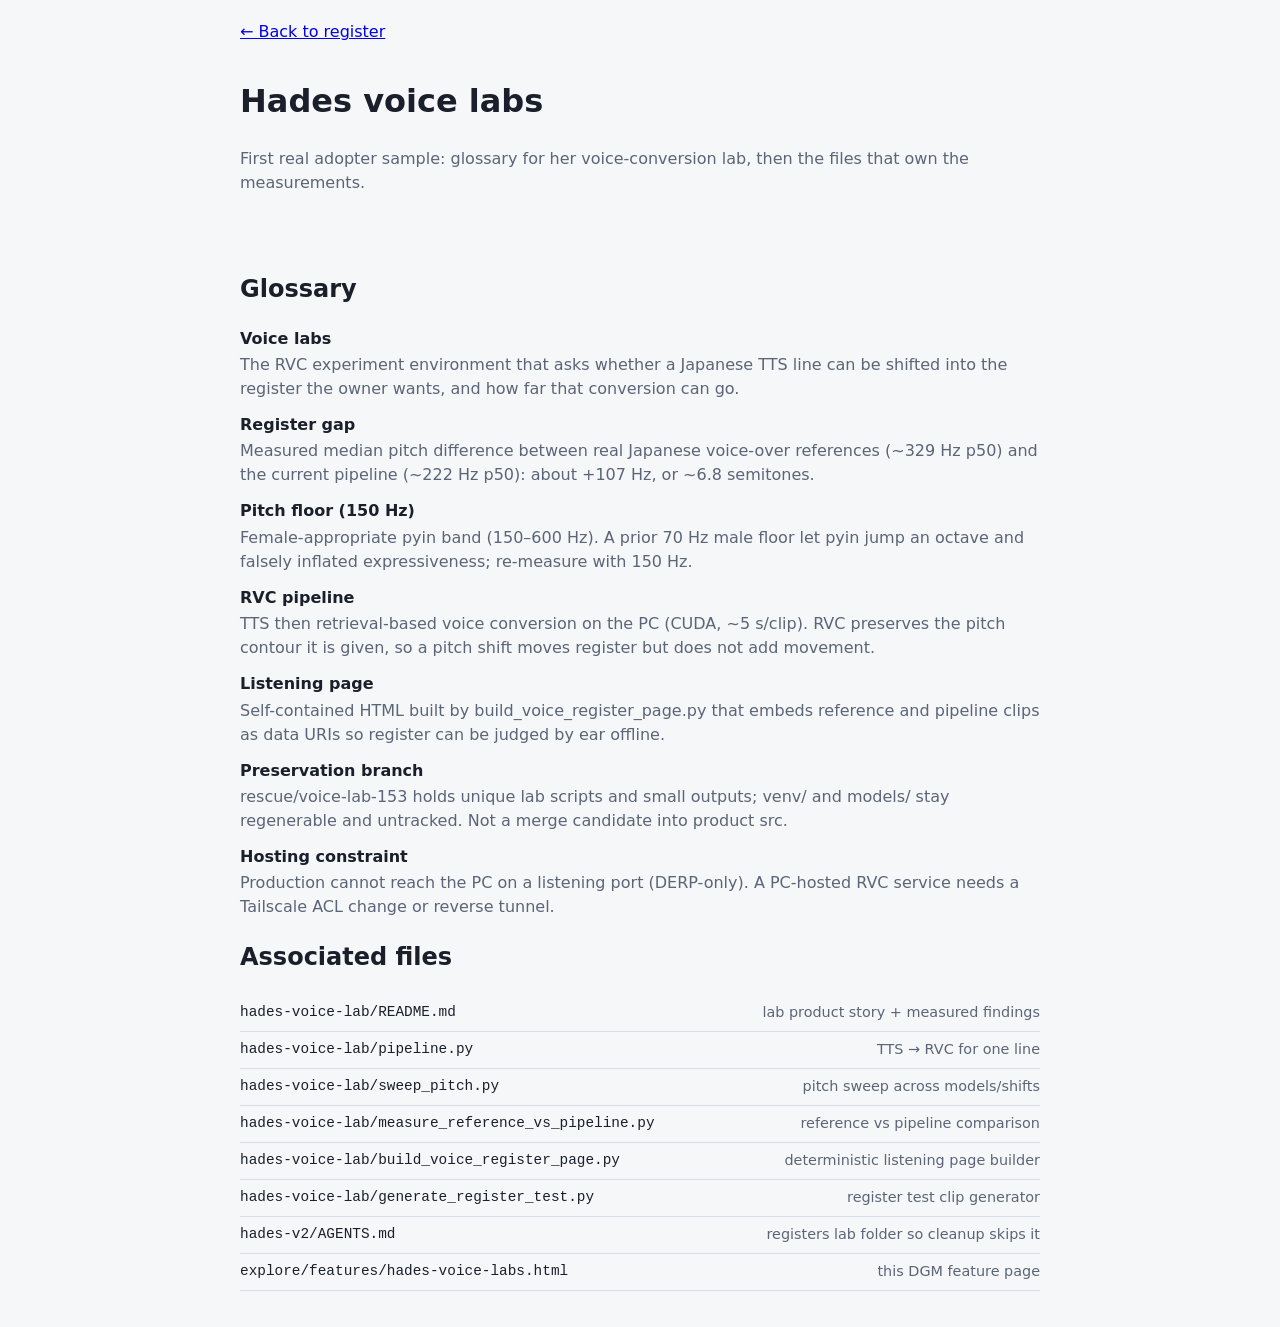
==== explore/features/hades-voice-labs.html @ 9ad4c3a9 "feat: hades voice-labs explore sample + adopter pin guide First real adopter doc set in explore (glo" ====
﻿<!DOCTYPE html>
<html lang="en">
<head>
  <meta charset="utf-8" />
  <meta name="viewport" content="width=device-width, initial-scale=1" />
  <title>Hades voice labs - DGM</title>
  <link rel="stylesheet" href="../styles.css" />
</head>
<body>
  <header class="feature-header">
    <a class="back-link" href="../index.html" data-testid="back-to-register">← Back to register</a>
    <h1>Hades voice labs</h1>
    <p class="lede">First real adopter sample: glossary for her voice-conversion lab, then the files that own the measurements.</p>
  </header>
  <main>
    <section aria-labelledby="glossary-heading">
      <h2 id="glossary-heading">Glossary</h2>
      <dl class="glossary" id="glossary-root" data-testid="glossary-root"></dl>
    </section>
    <section aria-labelledby="files-heading">
      <h2 id="files-heading">Associated files</h2>
      <ul class="file-list" id="files-root" data-testid="files-root"></ul>
    </section>
  </main>
  <script src="../feature.js" defer></script>
  <script>window.DGM_FEATURE_DATA = "hades-voice-labs";</script>
</body>
</html>
---- explore/styles.css ----
﻿:root {
  --bg: #f6f7f9;
  --ink: #1a1f2b;
  --muted: #5b6577;
  --card: #ffffff;
  --accent: #2f6fed;
  --border: #d8dee8;
}
* { box-sizing: border-box; }
body {
  margin: 0;
  font-family: "Segoe UI", system-ui, sans-serif;
  color: var(--ink);
  background: var(--bg);
  line-height: 1.5;
}
.site-header, main, footer, .feature-header {
  max-width: 52rem;
  margin: 0 auto;
  padding: 1.25rem 1rem;
}
.eyebrow { text-transform: uppercase; letter-spacing: 0.06em; color: var(--muted); font-size: 0.75rem; }
.lede { color: var(--muted); }
.gate-note {
  background: #fff7e6;
  border: 1px solid #f0d9a8;
  padding: 0.75rem 1rem;
  border-radius: 8px;
}
.card {
  background: var(--card);
  border: 1px solid var(--border);
  border-radius: 10px;
  padding: 1rem 1.1rem;
  margin: 0.75rem 0;
}
.card h3 { margin: 0 0 0.35rem; }
.card a { color: var(--accent); }
.citations { margin: 0.5rem 0 0; padding-left: 1.1rem; }
.glossary dt { font-weight: 600; margin-top: 0.75rem; }
.glossary dd { margin: 0.15rem 0 0; color: var(--muted); }
.file-list { list-style: none; padding: 0; }
.file-list li {
  display: flex;
  gap: 0.75rem;
  justify-content: space-between;
  border-bottom: 1px solid var(--border);
  padding: 0.45rem 0;
  font-family: ui-monospace, Consolas, monospace;
  font-size: 0.9rem;
}
.file-list .role { color: var(--muted); font-family: "Segoe UI", system-ui, sans-serif; }
.back-link { display: inline-block; margin-bottom: 0.75rem; }
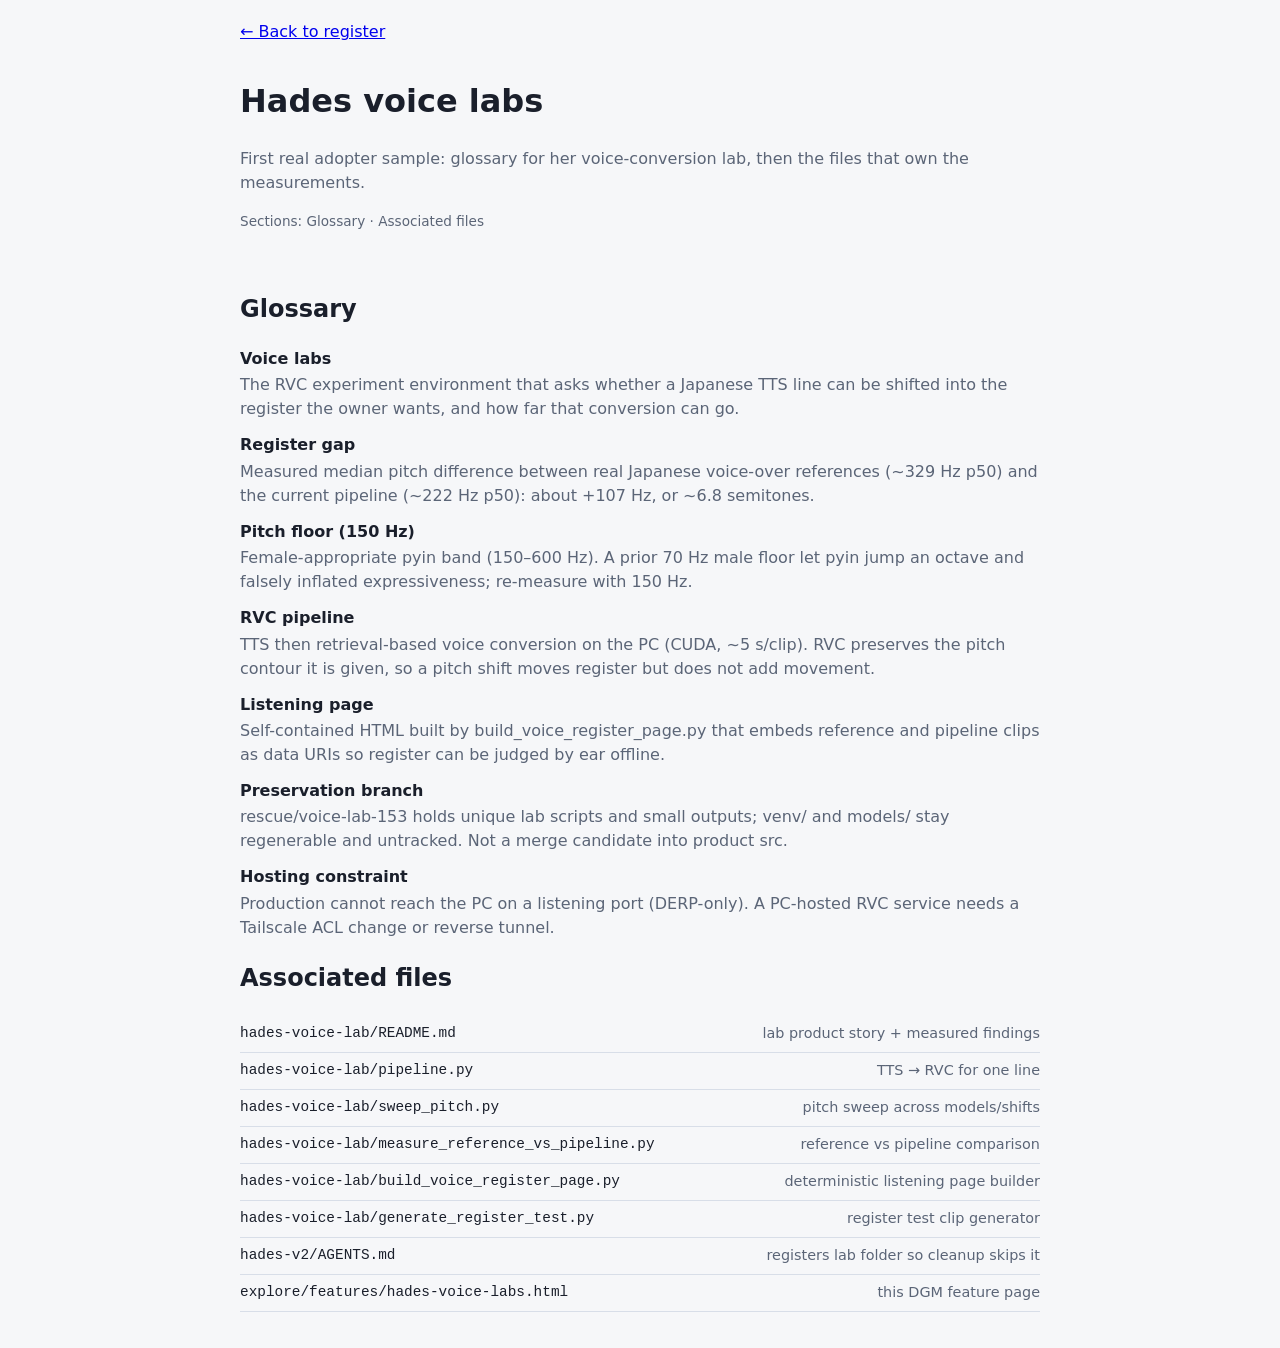
==== commit 655ed93f: "fix: sync feature JSON load so Associated files is observe-ready Ultrafast run4 saw glossary but mis" ====
--- a/explore/features/hades-voice-labs.html
+++ b/explore/features/hades-voice-labs.html
@@ -1,5 +1,5 @@
-﻿<!DOCTYPE html>
-<html lang="en">
+<!DOCTYPE html>
+<html lang="en" data-dgm-ready="false">
 <head>
   <meta charset="utf-8" />
   <meta name="viewport" content="width=device-width, initial-scale=1" />
@@ -11,18 +11,19 @@
     <a class="back-link" href="../index.html" data-testid="back-to-register">← Back to register</a>
     <h1>Hades voice labs</h1>
     <p class="lede">First real adopter sample: glossary for her voice-conversion lab, then the files that own the measurements.</p>
+    <p class="feature-sections" data-testid="feature-sections">Sections: Glossary · Associated files</p>
   </header>
   <main>
     <section aria-labelledby="glossary-heading">
       <h2 id="glossary-heading">Glossary</h2>
-      <dl class="glossary" id="glossary-root" data-testid="glossary-root"></dl>
+      <dl class="glossary" id="glossary-root" data-testid="glossary-root" data-loaded="false"></dl>
     </section>
     <section aria-labelledby="files-heading">
       <h2 id="files-heading">Associated files</h2>
-      <ul class="file-list" id="files-root" data-testid="files-root"></ul>
+      <ul class="file-list" id="files-root" data-testid="files-root" data-loaded="false"></ul>
     </section>
   </main>
-  <script src="../feature.js" defer></script>
   <script>window.DGM_FEATURE_DATA = "hades-voice-labs";</script>
+  <script src="../feature.js"></script>
 </body>
-</html>
+</html>
--- a/explore/styles.css
+++ b/explore/styles.css
@@ -1,4 +1,4 @@
-﻿:root {
+:root {
   --bg: #f6f7f9;
   --ink: #1a1f2b;
   --muted: #5b6577;
@@ -51,3 +51,6 @@
 }
 .file-list .role { color: var(--muted); font-family: "Segoe UI", system-ui, sans-serif; }
 .back-link { display: inline-block; margin-bottom: 0.75rem; }
+.feature-sections { color: var(--muted); font-size: 0.85rem; margin: 0.25rem 0 0; }
+html[data-dgm-ready="false"] .glossary,
+html[data-dgm-ready="false"] .file-list { min-height: 1.5rem; }
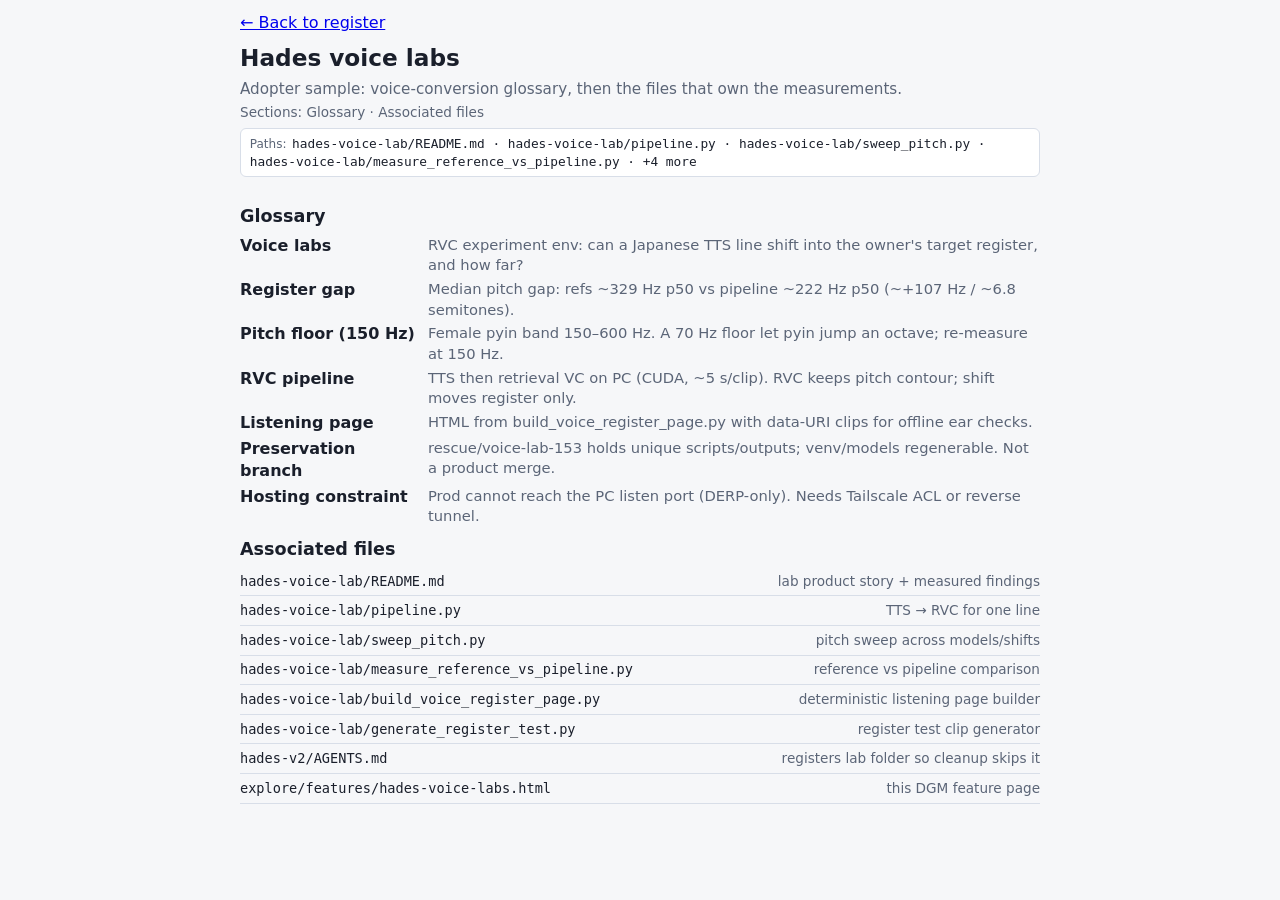
==== commit a73d7fb6: "fix: keep associated file paths in first Ultrafast viewport observe Ultrafast snapshot.js only joins" ====
--- a/explore/features/hades-voice-labs.html
+++ b/explore/features/hades-voice-labs.html
@@ -10,17 +10,42 @@
   <header class="feature-header">
     <a class="back-link" href="../index.html" data-testid="back-to-register">← Back to register</a>
     <h1>Hades voice labs</h1>
-    <p class="lede">First real adopter sample: glossary for her voice-conversion lab, then the files that own the measurements.</p>
+    <p class="lede">Adopter sample: voice-conversion glossary, then the files that own the measurements.</p>
     <p class="feature-sections" data-testid="feature-sections">Sections: Glossary · Associated files</p>
+    <p class="feature-file-strip" id="file-path-strip" data-testid="feature-file-strip"><span class="strip-label">Paths:</span> <code>hades-voice-lab/README.md</code> · <code>hades-voice-lab/pipeline.py</code> · <code>hades-voice-lab/sweep_pitch.py</code> · <code>hades-voice-lab/measure_reference_vs_pipeline.py</code> · +4 more</p>
   </header>
   <main>
     <section aria-labelledby="glossary-heading">
       <h2 id="glossary-heading">Glossary</h2>
-      <dl class="glossary" id="glossary-root" data-testid="glossary-root" data-loaded="false"></dl>
+      <dl class="glossary" id="glossary-root" data-testid="glossary-root" data-loaded="static">
+  <dt>Voice labs</dt>
+  <dd>RVC experiment env: can a Japanese TTS line shift into the owner's target register, and how far?</dd>
+  <dt>Register gap</dt>
+  <dd>Median pitch gap: refs ~329 Hz p50 vs pipeline ~222 Hz p50 (~+107 Hz / ~6.8 semitones).</dd>
+  <dt>Pitch floor (150 Hz)</dt>
+  <dd>Female pyin band 150–600 Hz. A 70 Hz floor let pyin jump an octave; re-measure at 150 Hz.</dd>
+  <dt>RVC pipeline</dt>
+  <dd>TTS then retrieval VC on PC (CUDA, ~5 s/clip). RVC keeps pitch contour; shift moves register only.</dd>
+  <dt>Listening page</dt>
+  <dd>HTML from build_voice_register_page.py with data-URI clips for offline ear checks.</dd>
+  <dt>Preservation branch</dt>
+  <dd>rescue/voice-lab-153 holds unique scripts/outputs; venv/models regenerable. Not a product merge.</dd>
+  <dt>Hosting constraint</dt>
+  <dd>Prod cannot reach the PC listen port (DERP-only). Needs Tailscale ACL or reverse tunnel.</dd>
+      </dl>
     </section>
     <section aria-labelledby="files-heading">
       <h2 id="files-heading">Associated files</h2>
-      <ul class="file-list" id="files-root" data-testid="files-root" data-loaded="false"></ul>
+      <ul class="file-list" id="files-root" data-testid="files-root" data-loaded="static">
+  <li><span>hades-voice-lab/README.md</span><span class="role">lab product story + measured findings</span></li>
+  <li><span>hades-voice-lab/pipeline.py</span><span class="role">TTS → RVC for one line</span></li>
+  <li><span>hades-voice-lab/sweep_pitch.py</span><span class="role">pitch sweep across models/shifts</span></li>
+  <li><span>hades-voice-lab/measure_reference_vs_pipeline.py</span><span class="role">reference vs pipeline comparison</span></li>
+  <li><span>hades-voice-lab/build_voice_register_page.py</span><span class="role">deterministic listening page builder</span></li>
+  <li><span>hades-voice-lab/generate_register_test.py</span><span class="role">register test clip generator</span></li>
+  <li><span>hades-v2/AGENTS.md</span><span class="role">registers lab folder so cleanup skips it</span></li>
+  <li><span>explore/features/hades-voice-labs.html</span><span class="role">this DGM feature page</span></li>
+      </ul>
     </section>
   </main>
   <script>window.DGM_FEATURE_DATA = "hades-voice-labs";</script>
--- a/explore/styles.css
+++ b/explore/styles.css
@@ -12,15 +12,17 @@
   font-family: "Segoe UI", system-ui, sans-serif;
   color: var(--ink);
   background: var(--bg);
-  line-height: 1.5;
+  line-height: 1.4;
 }
 .site-header, main, footer, .feature-header {
   max-width: 52rem;
   margin: 0 auto;
-  padding: 1.25rem 1rem;
+  padding: 0.75rem 1rem;
 }
+.feature-header { padding-bottom: 0.35rem; }
+.feature-header h1 { margin: 0.15rem 0 0.25rem; font-size: 1.45rem; }
 .eyebrow { text-transform: uppercase; letter-spacing: 0.06em; color: var(--muted); font-size: 0.75rem; }
-.lede { color: var(--muted); }
+.lede { color: var(--muted); margin: 0.2rem 0; font-size: 0.95rem; }
 .gate-note {
   background: #fff7e6;
   border: 1px solid #f0d9a8;
@@ -37,20 +39,49 @@
 .card h3 { margin: 0 0 0.35rem; }
 .card a { color: var(--accent); }
 .citations { margin: 0.5rem 0 0; padding-left: 1.1rem; }
-.glossary dt { font-weight: 600; margin-top: 0.75rem; }
-.glossary dd { margin: 0.15rem 0 0; color: var(--muted); }
-.file-list { list-style: none; padding: 0; }
+main h2 { margin: 0.6rem 0 0.35rem; font-size: 1.1rem; }
+.glossary {
+  display: grid;
+  grid-template-columns: minmax(7rem, 11rem) 1fr;
+  gap: 0.2rem 0.75rem;
+  margin: 0;
+}
+.glossary dt { font-weight: 600; margin: 0; }
+.glossary dd { margin: 0; color: var(--muted); font-size: 0.92rem; }
+.file-list { list-style: none; padding: 0; margin: 0; }
 .file-list li {
   display: flex;
   gap: 0.75rem;
   justify-content: space-between;
   border-bottom: 1px solid var(--border);
-  padding: 0.45rem 0;
+  padding: 0.3rem 0;
   font-family: ui-monospace, Consolas, monospace;
-  font-size: 0.9rem;
+  font-size: 0.85rem;
 }
 .file-list .role { color: var(--muted); font-family: "Segoe UI", system-ui, sans-serif; }
-.back-link { display: inline-block; margin-bottom: 0.75rem; }
-.feature-sections { color: var(--muted); font-size: 0.85rem; margin: 0.25rem 0 0; }
+.back-link { display: inline-block; margin-bottom: 0.35rem; }
+.feature-sections { color: var(--muted); font-size: 0.85rem; margin: 0.15rem 0 0; }
+.feature-file-strip {
+  margin: 0.35rem 0 0;
+  padding: 0.4rem 0.55rem;
+  border: 1px solid var(--border);
+  border-radius: 6px;
+  background: var(--card);
+  font-family: ui-monospace, Consolas, monospace;
+  font-size: 0.8rem;
+  line-height: 1.35;
+  color: var(--ink);
+}
+.feature-file-strip .strip-label {
+  font-family: "Segoe UI", system-ui, sans-serif;
+  color: var(--muted);
+  font-size: 0.75rem;
+  margin-right: 0.35rem;
+}
+.feature-file-strip code {
+  font-family: inherit;
+  background: transparent;
+  padding: 0;
+}
 html[data-dgm-ready="false"] .glossary,
-html[data-dgm-ready="false"] .file-list { min-height: 1.5rem; }
+html[data-dgm-ready="false"] .file-list { min-height: 1.5rem; }
